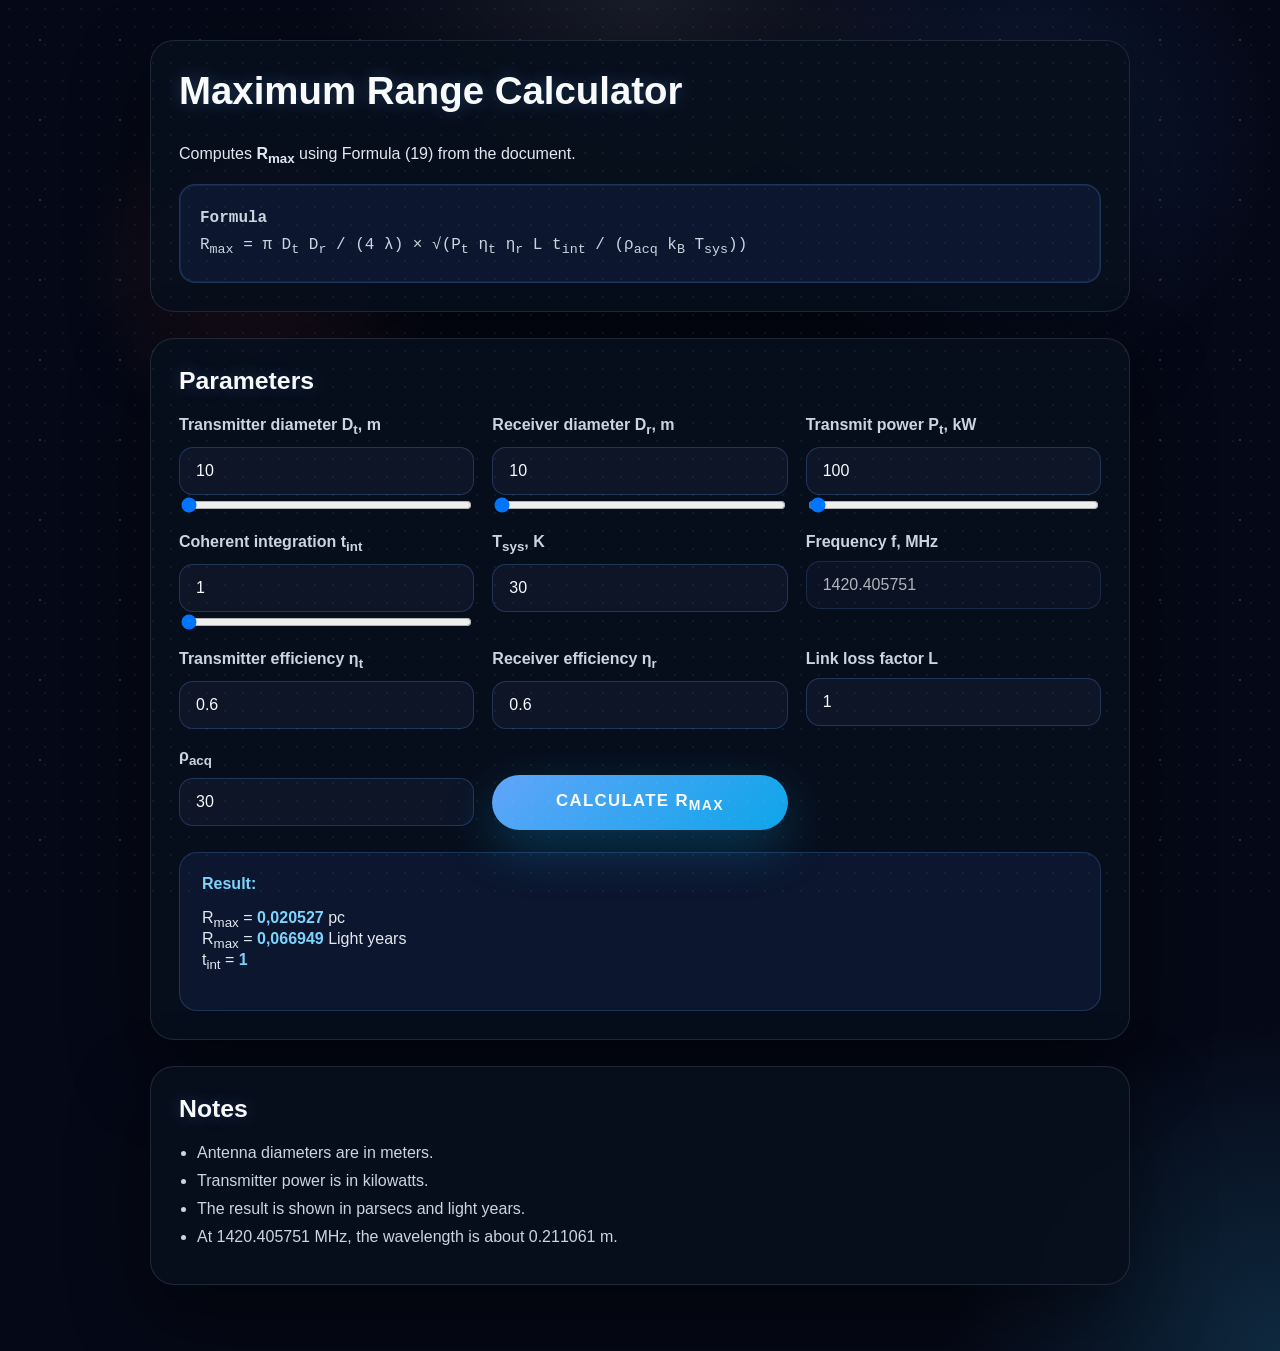
==== docs/index.html @ c8a5519b "display tint as an integer, bypass formatNumber()" ====
<!DOCTYPE html>
<html lang="en">
<head>
  <meta charset="UTF-8">
  <meta name="viewport" content="width=device-width, initial-scale=1.0">
  <title>Range Calculator</title>
  <link rel="stylesheet" href="style.css">
</head>
<body>
  <main class="container">
    <section class="panel">
      <h1>Maximum Range Calculator</h1>
      <p>Computes <strong>R<sub>max</sub></strong> using Formula (19) from the document.</p>
      <div class="formula">
        <p><strong>Formula</strong></p>
        <p>R<sub>max</sub> = π D<sub>t</sub> D<sub>r</sub> / (4 λ) × √(P<sub>t</sub> η<sub>t</sub> η<sub>r</sub> L t<sub>int</sub> / (ρ<sub>acq</sub> k<sub>B</sub> T<sub>sys</sub>))</p>
      </div>
    </section>

    <section class="panel">
      <h2>Parameters</h2>
      <div class="grid">
        <label>
          <span class="nowrap">Transmitter diameter D<sub>t</sub>, m</span>
          <input id="dt" type="number" value="10" min="10" step="10">
          <input id="dt-range" type="range" value="10" min="10" max="1000" step="10" oninput="document.getElementById('dt').value = this.value">
        </label>
        <label>
          <span class="nowrap">Receiver diameter D<sub>r</sub>, m</span>
          <input id="dr" type="number" value="10" min="10" step="10">
          <input id="dr-range" type="range" value="10" min="10" max="1000" step="10" oninput="document.getElementById('dr').value = this.value">
        </label>
        <label>
          <span class="nowrap">Transmit power P<sub>t</sub>, kW</span>
          <input id="pt" type="number" value="100" min="1" step="1">
          <input id="pt-range" type="range" value="100" min="1" max="10000" step="1" oninput="document.getElementById('pt').value = this.value">
        </label>
        <label>
          <span class="nowrap">Coherent integration t<sub>int</sub></span>
          <input id="tint" type="text" value="1" min="1" step="1">
          <input id="tint-range" type="range" value="1" min="1" max="100000000" step="1" oninput="document.getElementById('tint').value = this.value">
        </label>    
        <label>
          <span class="nowrap">T<sub>sys</sub>, K</span>
          <input id="Tsys" type="number" value="30" min="0" step="0.1">
        </label>
        <label>
          <span class="nowrap">Frequency f, MHz</span>
          <input id="freq" type="number" value="1420.405751" min="1000" step="1" readonly>
        </label>
        <label>
          <span class="nowrap">Transmitter efficiency η<sub>t</sub></span>
          <input id="etaT" type="number" value="0.6" min="0" max="1" step="0.01">
        </label>
        <label>
          <span class="nowrap">Receiver efficiency η<sub>r</sub></span>
          <input id="etaR" type="number" value="0.6" min="0" max="1" step="0.01">
        </label>
        <label>
          <span class="nowrap">Link loss factor L</span>
          <input id="L" type="number" value="1" min="0" step="0.01">
        </label>
        <label>
          <span class="nowrap">ρ<sub>acq</sub></span>
          <input id="rho" type="number" value="30" min="0" step="0.1">
        </label>
      <button id="calculateButton">Calculate R<sub>max</sub></button> 
      </div>

      

      <div class="result" id="resultBox">
        <strong>Result:</strong>
        <p id="resultText">Enter values and press Calculate.</p>
      </div>
    </section>

    <section class="panel notes">
      <h2>Notes</h2>
      <ul>
        <li>Antenna diameters are in meters.</li>
        <li>Transmitter power is in kilowatts.</li>
        <li>The result is shown in parsecs and light years.</li>
        <li>At 1420.405751 MHz, the wavelength is about 0.211061 m.</li>
      </ul>
    </section>
  </main>

  <script src="calculator.js"></script>
</body>
</html>
---- docs/style.css ----
body {
  margin: 0;
  min-height: 100vh;
  background: radial-gradient(circle at top, rgba(255,255,255,0.08), transparent 22%),
              radial-gradient(circle at bottom right, rgba(56,189,248,0.18), transparent 18%),
              radial-gradient(circle at 20% 20%, rgba(248,113,113,0.12), transparent 12%),
              radial-gradient(circle at 80% 10%, rgba(59,130,246,0.16), transparent 16%),
              #050816;
  color: #e2e8f0;
  font-family: "Segoe UI", Tahoma, Geneva, Verdana, sans-serif;
  overflow-x: hidden;
}

body::before {
  content: "";
  position: fixed;
  inset: 0;
  background-image: radial-gradient(rgba(255,255,255,0.9) 1px, transparent 1px);
  background-size: 80px 80px;
  opacity: 0.18;
  pointer-events: none;
  mix-blend-mode: screen;
}

body::after {
  content: "";
  position: fixed;
  inset: 0;
  background-image: radial-gradient(rgba(255,255,255,0.25) 1px, transparent 1px);
  background-size: 18px 18px;
  opacity: 0.2;
  pointer-events: none;
}

.container {
  max-width: 980px;
  padding: 40px 32px;
  margin: 0 auto;
}

.panel {
  background: rgba(8, 15, 28, 0.94);
  border: 1px solid rgba(148,163,184,0.18);
  border-radius: 24px;
  padding: 28px;
  margin-bottom: 26px;
  box-shadow: 0 30px 80px rgba(0, 0, 0, 0.45);
  backdrop-filter: blur(14px);
}

h1,
h2 {
  margin-top: 0;
  color: #f8fafc;
  text-shadow: 0 0 18px rgba(96,165,250,0.28);
}

h1 {
  font-size: clamp(2.1rem, 3vw, 3.4rem);
}

h2 {
  font-size: 1.55rem;
}

.formula {
  background: rgba(14, 23, 48, 0.92);
  border: 1px solid rgba(96, 165, 250, 0.22);
  border-radius: 16px;
  padding: 20px;
  margin-top: 18px;
  color: #cbd5e1;
  font-family: "Courier New", Courier, monospace;
  box-shadow: inset 0 0 0 1px rgba(96,165,250,0.12);
}

.formula p {
  margin: 0;
  line-height: 1.7;
}

.grid {
  display: grid;
  grid-template-columns: repeat(auto-fit, minmax(220px, 1fr));
  gap: 18px;
}

label {
  display: flex;
  flex-direction: column;
  font-weight: 600;
  color: #cbd5e1;
}

input[type="number"] {
  margin-top: 10px;
  padding: 14px 16px;
  border-radius: 14px;
  border: 1px solid rgba(96, 165, 250, 0.24);
  background: rgba(15, 23, 42, 0.86);
  color: #f8fafc;
  font-size: 1rem;
  outline: none;
  transition: border-color 0.2s ease, box-shadow 0.2s ease;
}

input[type="number"]:focus {
  border-color: #60a5fa;
  box-shadow: 0 0 0 4px rgba(96,165,250,0.12);
}

/* Chrome, Edge, Safari, Opera */
input[type="number"]::-webkit-inner-spin-button,
input[type="number"]::-webkit-outer-spin-button {
  appearance: none;
  -webkit-appearance: none;
  margin: 0;
}

/* Firefox */
input[type="number"] {
  appearance: textfield;
  -moz-appearance: textfield;
}

input[type="text"] {
  margin-top: 10px;
  padding: 14px 16px;
  border-radius: 14px;
  border: 1px solid rgba(96, 165, 250, 0.24);
  background: rgba(15, 23, 42, 0.86);
  color: #f8fafc;
  font-size: 1rem;
  outline: none;
  transition: border-color 0.2s ease, box-shadow 0.2s ease;
}

input[type="text"]:focus {
  border-color: #60a5fa;
  box-shadow: 0 0 0 4px rgba(96,165,250,0.12);
}

input[readonly] {
  opacity: 0.7;
  cursor: not-allowed;
}

button {
  margin-top: 28px;
  padding: 16px 24px;
  border: none;
  border-radius: 999px;
  background: linear-gradient(135deg, #60a5fa, #0ea5e9);
  color: #f8fafc;
  font-size: 1.05rem;
  font-weight: 700;
  cursor: pointer;
  text-transform: uppercase;
  letter-spacing: 0.08em;
  box-shadow: 0 18px 50px rgba(14, 165, 233, 0.28);
}

button:hover {
  transform: translateY(-1px);
  background: linear-gradient(135deg, #38bdf8, #38bdf8);
}

.result {
  margin-top: 22px;
  padding: 22px;
  border-radius: 18px;
  background: rgba(14, 23, 48, 0.92);
  border: 1px solid rgba(96, 165, 250, 0.22);
  color: #e2e8f0;
}

.result strong {
  color: #7dd3fc;
}

.notes ul {
  padding-left: 18px;
  margin: 0;
}

.nowrap {
  white-space: nowrap;
}

.notes li {
  margin-bottom: 10px;
  color: #cbd5e1;
}

@media (max-width: 640px) {
  .container {
    padding: 24px 18px;
  }

  button {
    width: 100%;
  }
}
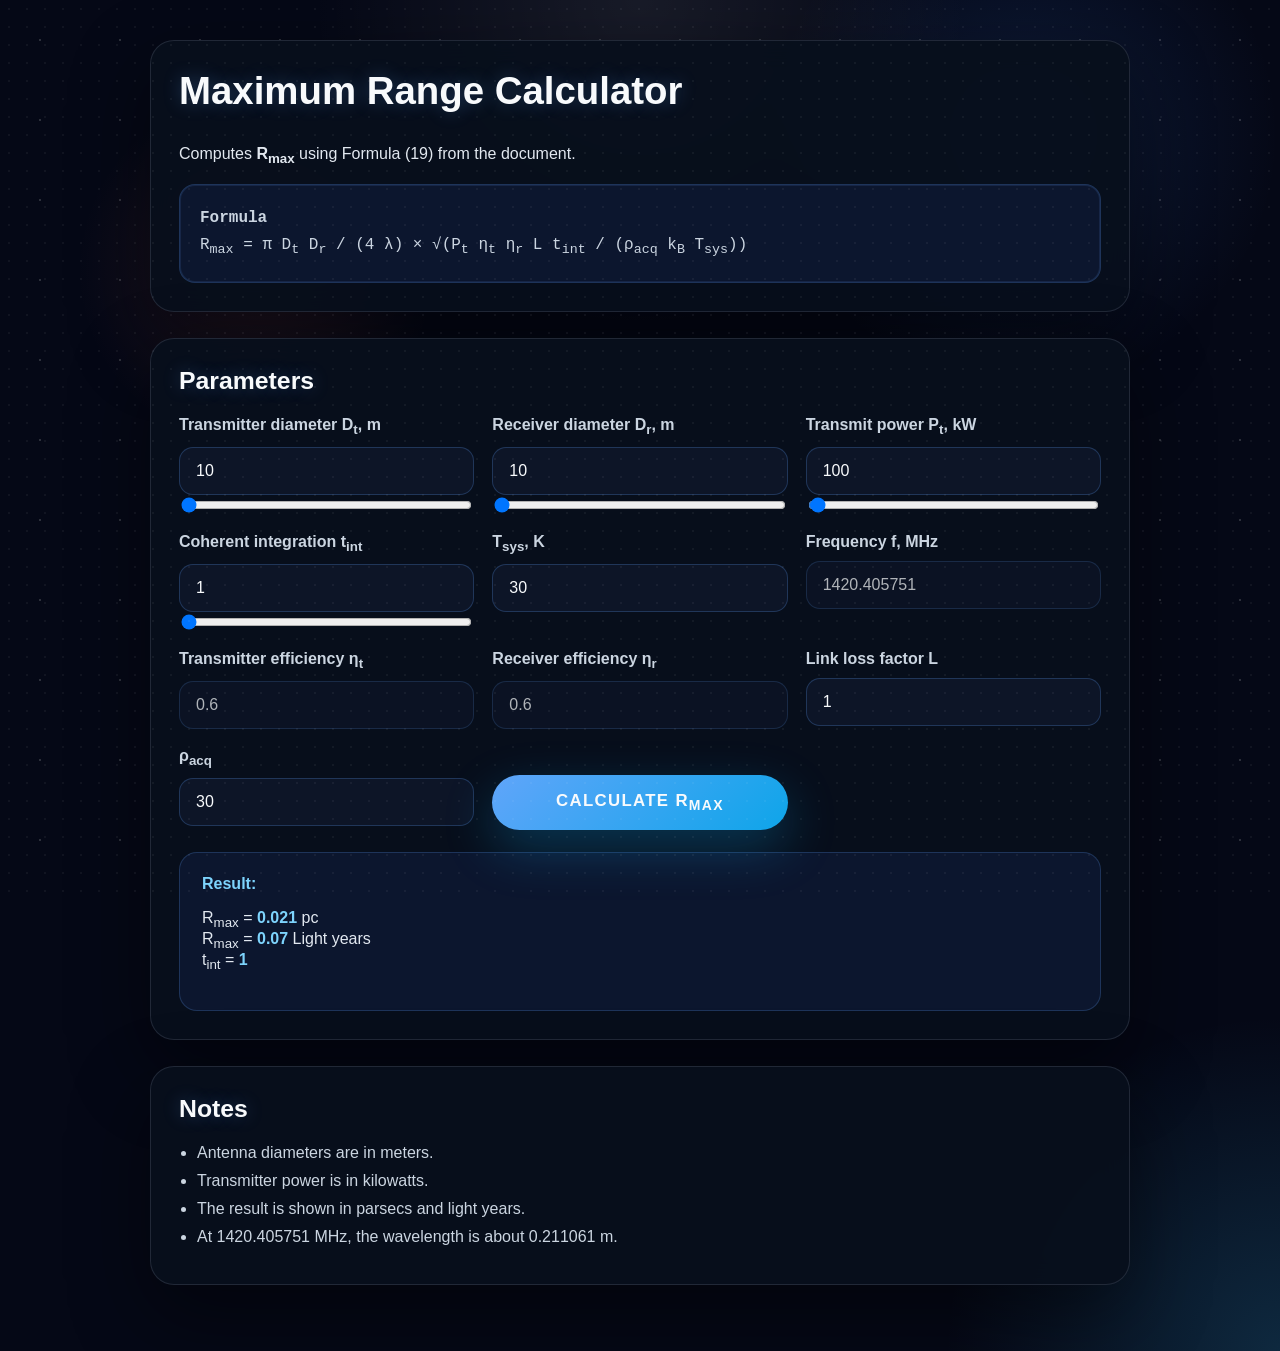
==== commit 7013272d: "Sliders synchronyzation" ====
--- a/docs/index.html
+++ b/docs/index.html
@@ -50,15 +50,15 @@
         </label>
         <label>
           <span class="nowrap">Transmitter efficiency η<sub>t</sub></span>
-          <input id="etaT" type="number" value="0.6" min="0" max="1" step="0.01">
+          <input id="etaT" type="number" value="0.6" min="0" max="1" step="0.01" readonly>
         </label>
         <label>
           <span class="nowrap">Receiver efficiency η<sub>r</sub></span>
-          <input id="etaR" type="number" value="0.6" min="0" max="1" step="0.01">
+          <input id="etaR" type="number" value="0.6" min="0" max="1" step="0.01" readonly>
         </label>
         <label>
           <span class="nowrap">Link loss factor L</span>
-          <input id="L" type="number" value="1" min="0" step="0.01">
+          <input id="L" type="number" value="1" min="0" max="1" step="0.01">
         </label>
         <label>
           <span class="nowrap">ρ<sub>acq</sub></span>
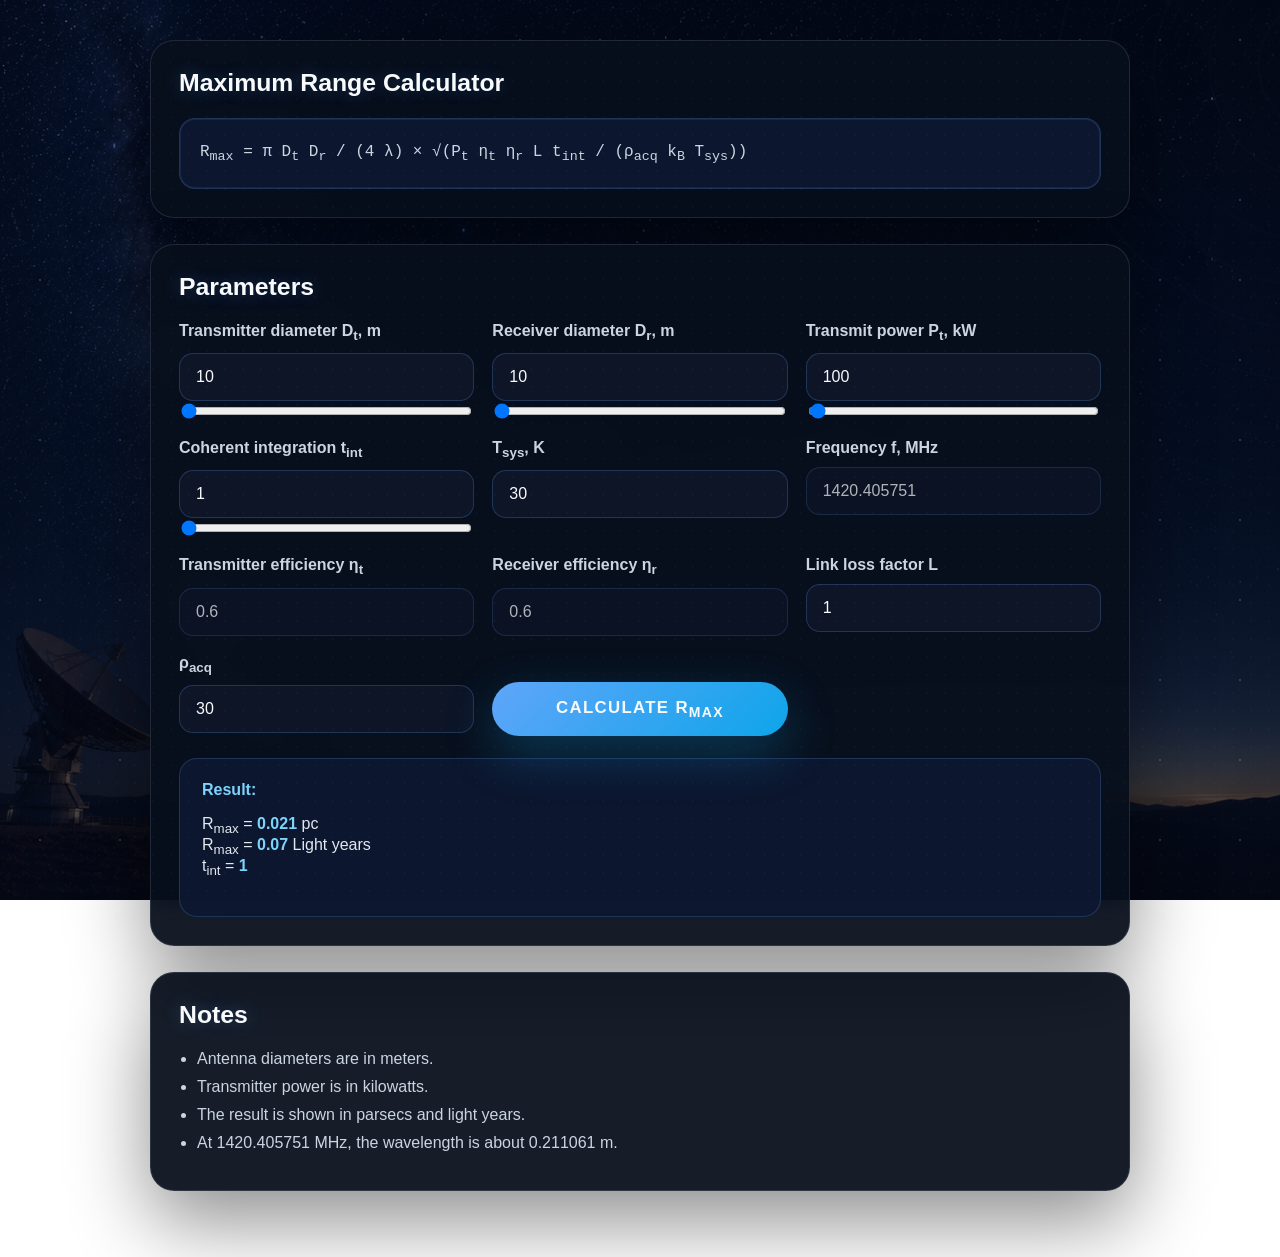
==== commit eb560aee: "Backgroung image" ====
--- a/docs/index.html
+++ b/docs/index.html
@@ -9,13 +9,12 @@
 <body>
   <main class="container">
     <section class="panel">
-      <h1>Maximum Range Calculator</h1>
-      <p>Computes <strong>R<sub>max</sub></strong> using Formula (19) from the document.</p>
+      <h2>Maximum Range Calculator</h2>
       <div class="formula">
-        <p><strong>Formula</strong></p>
+        <!-- <p><strong>Formula</strong></p> -->
         <p>R<sub>max</sub> = π D<sub>t</sub> D<sub>r</sub> / (4 λ) × √(P<sub>t</sub> η<sub>t</sub> η<sub>r</sub> L t<sub>int</sub> / (ρ<sub>acq</sub> k<sub>B</sub> T<sub>sys</sub>))</p>
       </div>
-    </section>
+  </section>
 
     <section class="panel">
       <h2>Parameters</h2>
@@ -67,8 +66,6 @@
       <button id="calculateButton">Calculate R<sub>max</sub></button> 
       </div>
 
-      
-
       <div class="result" id="resultBox">
         <strong>Result:</strong>
         <p id="resultText">Enter values and press Calculate.</p>
--- a/docs/style.css
+++ b/docs/style.css
@@ -1,15 +1,22 @@
 body {
   margin: 0;
   min-height: 100vh;
-  background: radial-gradient(circle at top, rgba(255,255,255,0.08), transparent 22%),
-              radial-gradient(circle at bottom right, rgba(56,189,248,0.18), transparent 18%),
-              radial-gradient(circle at 20% 20%, rgba(248,113,113,0.12), transparent 12%),
-              radial-gradient(circle at 80% 10%, rgba(59,130,246,0.16), transparent 16%),
-              #050816;
-  color: #e2e8f0;
+    background:
+        linear-gradient(
+            rgba(5, 10, 25, 0.55),
+            rgba(5, 10, 25, 0.75)
+        ),
+        url("bg.png");
+
+    background-size: cover;
+    background-position: center center;
+    background-repeat: no-repeat;
+    background-attachment: fixed;
   font-family: "Segoe UI", Tahoma, Geneva, Verdana, sans-serif;
   overflow-x: hidden;
 }
+
+
 
 body::before {
   content: "";
@@ -28,7 +35,7 @@
   inset: 0;
   background-image: radial-gradient(rgba(255,255,255,0.25) 1px, transparent 1px);
   background-size: 18px 18px;
-  opacity: 0.2;
+  opacity: 0.1;
   pointer-events: none;
 }
 
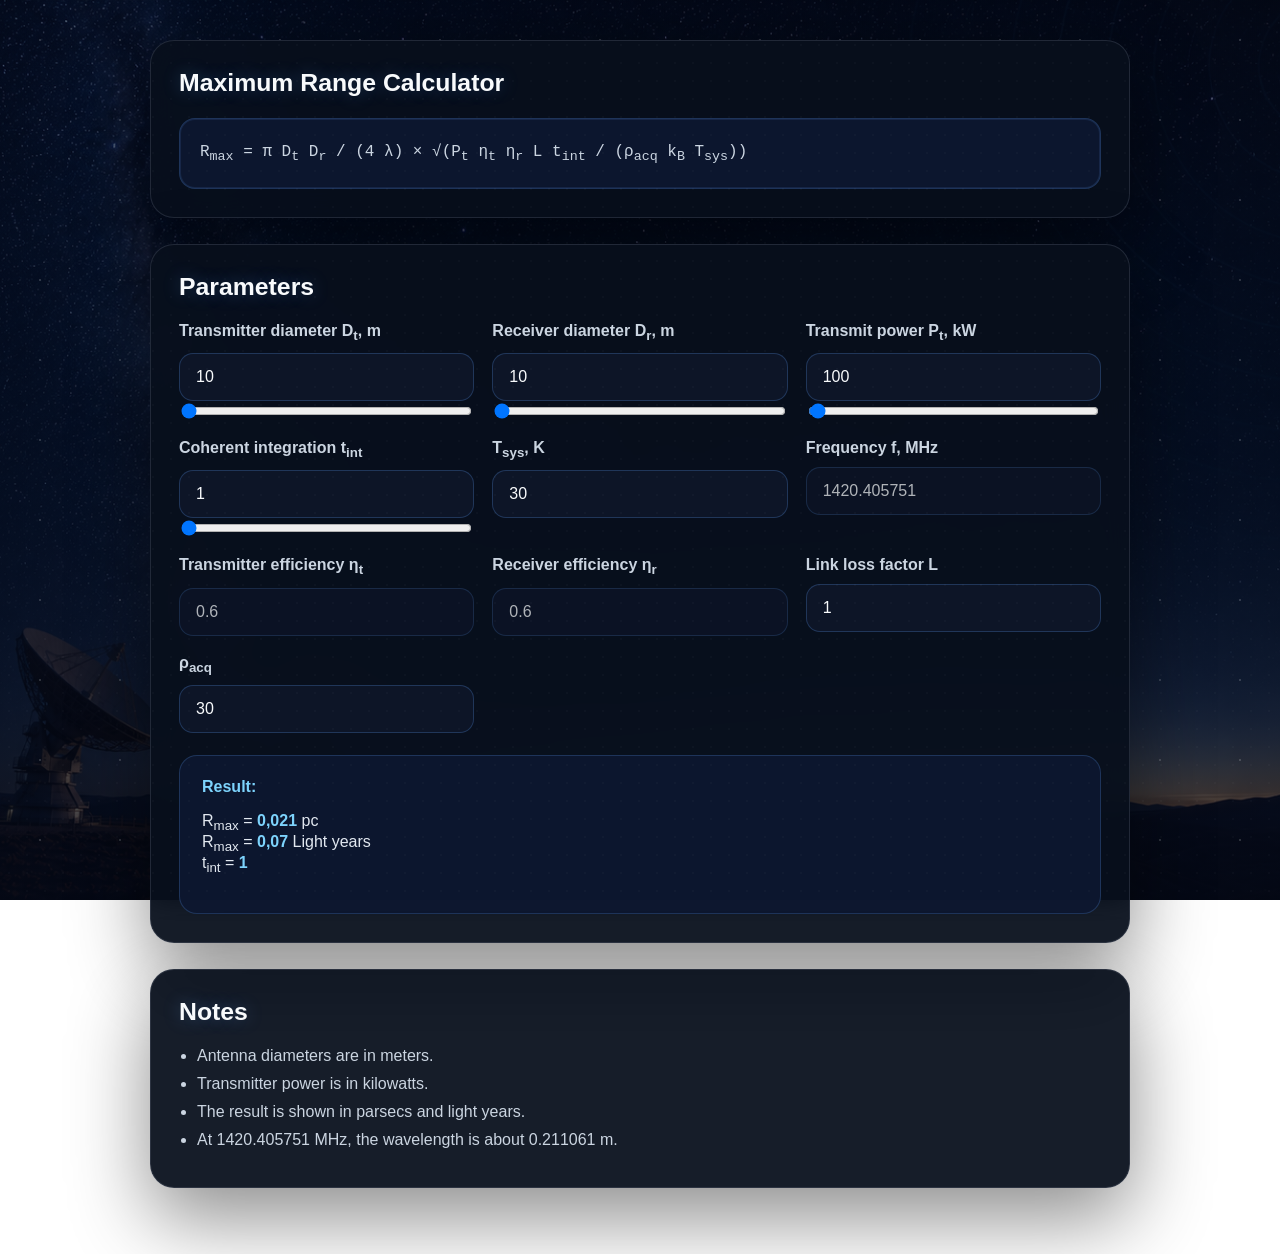
==== commit f5fc4cef: "Space as thousands separator" ====
--- a/docs/index.html
+++ b/docs/index.html
@@ -63,7 +63,7 @@
           <span class="nowrap">ρ<sub>acq</sub></span>
           <input id="rho" type="number" value="30" min="0" step="0.1">
         </label>
-      <button id="calculateButton">Calculate R<sub>max</sub></button> 
+      <button id="calculateButton" hidden>Calculate R<sub>max</sub></button> 
       </div>
 
       <div class="result" id="resultBox">
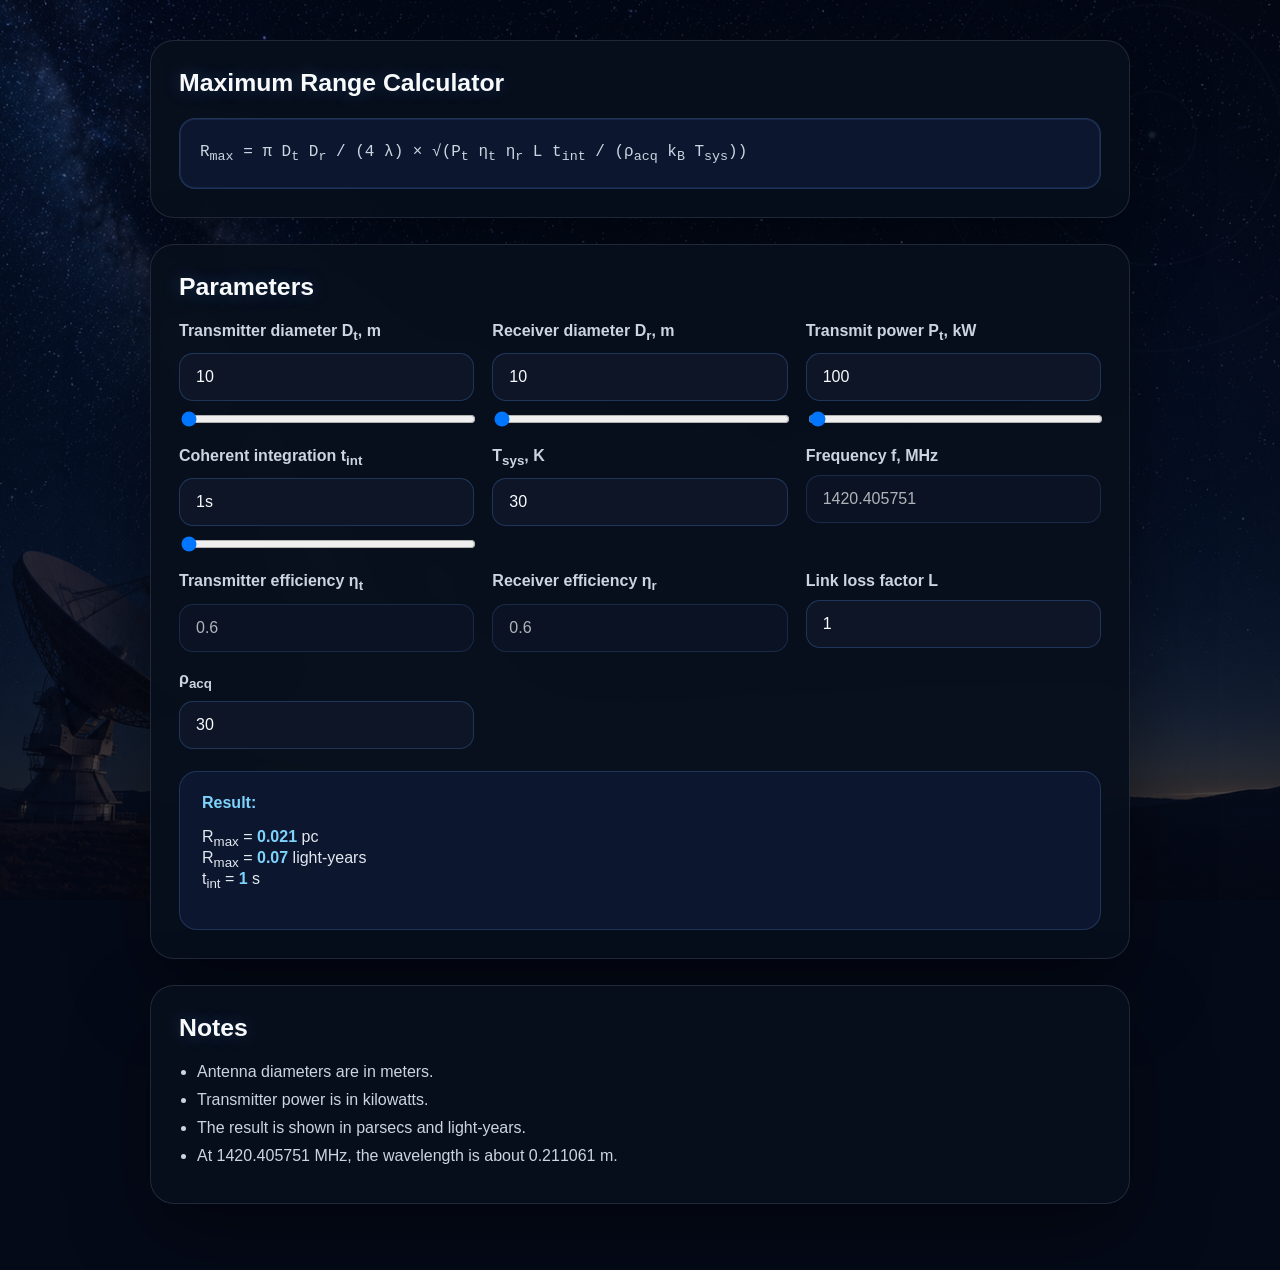
==== commit 3f3e4034: "Dynamic rings" ====
--- a/docs/index.html
+++ b/docs/index.html
@@ -7,68 +7,86 @@
   <link rel="stylesheet" href="style.css">
 </head>
 <body>
+  <!-- Decorative signal layer. It does not affect document layout. -->
+  <div id="signal-waves" aria-hidden="true"></div>
+
   <main class="container">
     <section class="panel">
       <h2>Maximum Range Calculator</h2>
+
       <div class="formula">
-        <!-- <p><strong>Formula</strong></p> -->
-        <p>R<sub>max</sub> = π D<sub>t</sub> D<sub>r</sub> / (4 λ) × √(P<sub>t</sub> η<sub>t</sub> η<sub>r</sub> L t<sub>int</sub> / (ρ<sub>acq</sub> k<sub>B</sub> T<sub>sys</sub>))</p>
+        <p>
+          R<sub>max</sub> =
+          π D<sub>t</sub> D<sub>r</sub> / (4 λ)
+          × √(P<sub>t</sub> η<sub>t</sub> η<sub>r</sub>
+          L t<sub>int</sub> /
+          (ρ<sub>acq</sub> k<sub>B</sub> T<sub>sys</sub>))
+        </p>
       </div>
-  </section>
+    </section>
 
     <section class="panel">
       <h2>Parameters</h2>
+
       <div class="grid">
         <label>
           <span class="nowrap">Transmitter diameter D<sub>t</sub>, m</span>
-          <input id="dt" type="number" value="10" min="10" step="10">
-          <input id="dt-range" type="range" value="10" min="10" max="1000" step="10" oninput="document.getElementById('dt').value = this.value">
+          <input id="dt" type="number" value="10" min="10" max="1000" step="10">
+          <input id="dt-range" type="range" value="10" min="10" max="1000" step="10">
         </label>
+
         <label>
           <span class="nowrap">Receiver diameter D<sub>r</sub>, m</span>
-          <input id="dr" type="number" value="10" min="10" step="10">
-          <input id="dr-range" type="range" value="10" min="10" max="1000" step="10" oninput="document.getElementById('dr').value = this.value">
+          <input id="dr" type="number" value="10" min="10" max="1000" step="10">
+          <input id="dr-range" type="range" value="10" min="10" max="1000" step="10">
         </label>
+
         <label>
           <span class="nowrap">Transmit power P<sub>t</sub>, kW</span>
-          <input id="pt" type="number" value="100" min="1" step="1">
-          <input id="pt-range" type="range" value="100" min="1" max="10000" step="1" oninput="document.getElementById('pt').value = this.value">
+          <input id="pt" type="number" value="100" min="1" max="10000" step="1">
+          <input id="pt-range" type="range" value="100" min="1" max="10000" step="1">
         </label>
+
         <label>
           <span class="nowrap">Coherent integration t<sub>int</sub></span>
-          <input id="tint" type="text" value="1" min="1" step="1">
-          <input id="tint-range" type="range" value="1" min="1" max="100000000" step="1" oninput="document.getElementById('tint').value = this.value">
-        </label>    
+          <input id="tint" type="text" value="1s">
+          <input id="tint-range" type="range" value="1" min="1" max="100000000" step="1">
+        </label>
+
         <label>
           <span class="nowrap">T<sub>sys</sub>, K</span>
-          <input id="Tsys" type="number" value="30" min="0" step="0.1">
+          <input id="Tsys" type="number" value="30" min="0.1" step="0.1">
         </label>
+
         <label>
           <span class="nowrap">Frequency f, MHz</span>
           <input id="freq" type="number" value="1420.405751" min="1000" step="1" readonly>
         </label>
+
         <label>
           <span class="nowrap">Transmitter efficiency η<sub>t</sub></span>
-          <input id="etaT" type="number" value="0.6" min="0" max="1" step="0.01" readonly>
+          <input id="etaT" type="number" value="0.6" min="0.01" max="1" step="0.01" readonly>
         </label>
+
         <label>
           <span class="nowrap">Receiver efficiency η<sub>r</sub></span>
-          <input id="etaR" type="number" value="0.6" min="0" max="1" step="0.01" readonly>
+          <input id="etaR" type="number" value="0.6" min="0.01" max="1" step="0.01" readonly>
         </label>
+
         <label>
           <span class="nowrap">Link loss factor L</span>
-          <input id="L" type="number" value="1" min="0" max="1" step="0.01">
+          <input id="L" type="number" value="1" min="0.01" max="1" step="0.01">
         </label>
+
         <label>
           <span class="nowrap">ρ<sub>acq</sub></span>
-          <input id="rho" type="number" value="30" min="0" step="0.1">
+          <input id="rho" type="number" value="30" min="0.1" step="0.1">
         </label>
-      <button id="calculateButton" hidden>Calculate R<sub>max</sub></button> 
       </div>
 
       <div class="result" id="resultBox">
         <strong>Result:</strong>
-        <p id="resultText">Enter values and press Calculate.</p>
+        <p id="resultText">Enter valid values.</p>
       </div>
     </section>
 
@@ -77,7 +95,7 @@
       <ul>
         <li>Antenna diameters are in meters.</li>
         <li>Transmitter power is in kilowatts.</li>
-        <li>The result is shown in parsecs and light years.</li>
+        <li>The result is shown in parsecs and light-years.</li>
         <li>At 1420.405751 MHz, the wavelength is about 0.211061 m.</li>
       </ul>
     </section>
--- a/docs/style.css
+++ b/docs/style.css
@@ -1,56 +1,134 @@
+html {
+  min-height: 100%;
+  background: #050a19;
+}
+
 body {
+  position: relative;
+  isolation: isolate;
+
   margin: 0;
   min-height: 100vh;
+  overflow-x: hidden;
+
+  font-family: "Segoe UI", Tahoma, Geneva, Verdana, sans-serif;
+
+  background:
+    linear-gradient(
+      rgba(5, 10, 25, 0.55),
+      rgba(5, 10, 25, 0.75)
+    ),
+    url("bg.png");
+
+  background-size: cover;
+  background-position: center center;
+  background-repeat: no-repeat;
+  background-attachment: fixed;
+}
+
+/*
+ * Signal rings above the body background and below the calculator.
+ * This fixed element does not participate in normal document flow.
+ */
+#signal-waves {
+  position: fixed;
+  left: 90%;
+  top: 15%;
+  width: 560px;
+  /*
+  top: clamp(25px, 7vh, 90px);
+  right: clamp(-80px, 1vw, 40px);
+  width: clamp(280px, 31vw, 520px);
+    */
+  aspect-ratio: 1;
+
+  z-index: 0;
+  pointer-events: none;
+
+  border-radius: 50%;
+
+  background:
+    repeating-radial-gradient(
+      circle at center,
+      transparent 0 10.7%,
+      rgba(190, 225, 255, 0.2) 10.9% 11.15%,
+      transparent 11.4% 21.8%
+    );
+
+  opacity: 0.04;
+  filter: blur(0.3px);
+  transform: translate(-50%, -50%) rotate(-8deg);
+
+  transition:
+    opacity 0.15s linear,
+    filter 0.15s linear;
+}
+
+#signal-waves::before {
+  content: "";
+
+  position: absolute;
+  left: 50%;
+  top: 50%;
+
+  width: 6px;
+  height: 6px;
+
+  transform: translate(-50%, -50%);
+  border-radius: 50%;
+
+  background: rgb(220, 240, 255);
+
+  box-shadow:
+      0 0 3px rgba(220,240,255,.9),
+      0 0 8px rgba(120,200,255,.7),
+      0 0 18px rgba(120,200,255,.4);
+
+  transition:
+      transform .15s linear,
+      opacity .15s linear,
+      box-shadow .15s linear;
+
+  transform:
+        translate(-50%, -50%)
+        scale(var(--dot-scale, 1));
+}
+
+#signal-waves::after {
+    content: "";
+
+    position: absolute;
+    left: 50%;
+    top: 50%;
+
+    width: 14px;
+    height: 14px;
+
+    transform: translate(-50%, -50%);
+
     background:
-        linear-gradient(
-            rgba(5, 10, 25, 0.55),
-            rgba(5, 10, 25, 0.75)
-        ),
-        url("bg.png");
-
-    background-size: cover;
-    background-position: center center;
-    background-repeat: no-repeat;
-    background-attachment: fixed;
-  font-family: "Segoe UI", Tahoma, Geneva, Verdana, sans-serif;
-  overflow-x: hidden;
-}
-
-
-
-body::before {
-  content: "";
-  position: fixed;
-  inset: 0;
-  background-image: radial-gradient(rgba(255,255,255,0.9) 1px, transparent 1px);
-  background-size: 80px 80px;
-  opacity: 0.18;
-  pointer-events: none;
-  mix-blend-mode: screen;
-}
-
-body::after {
-  content: "";
-  position: fixed;
-  inset: 0;
-  background-image: radial-gradient(rgba(255,255,255,0.25) 1px, transparent 1px);
-  background-size: 18px 18px;
-  opacity: 0.1;
-  pointer-events: none;
-}
-
+        linear-gradient(transparent 48%, rgba(220,240,255,.8) 50%, transparent 52%),
+        linear-gradient(90deg, transparent 48%, rgba(220,240,255,.8) 50%, transparent 52%);
+}
+
+/* Calculator content remains above the rings. */
 .container {
+  position: relative;
+  z-index: 1;
+
   max-width: 980px;
   padding: 40px 32px;
   margin: 0 auto;
 }
 
 .panel {
-  background: rgba(8, 15, 28, 0.94);
-  border: 1px solid rgba(148,163,184,0.18);
-  border-radius: 24px;
   padding: 28px;
   margin-bottom: 26px;
+
+  background: rgba(8, 15, 28, 0.94);
+  border: 1px solid rgba(148, 163, 184, 0.18);
+  border-radius: 24px;
+
   box-shadow: 0 30px 80px rgba(0, 0, 0, 0.45);
   backdrop-filter: blur(14px);
 }
@@ -59,7 +137,7 @@
 h2 {
   margin-top: 0;
   color: #f8fafc;
-  text-shadow: 0 0 18px rgba(96,165,250,0.28);
+  text-shadow: 0 0 18px rgba(96, 165, 250, 0.28);
 }
 
 h1 {
@@ -71,14 +149,17 @@
 }
 
 .formula {
+  padding: 20px;
+  margin-top: 18px;
+
+  color: #cbd5e1;
+  font-family: "Courier New", Courier, monospace;
+
   background: rgba(14, 23, 48, 0.92);
   border: 1px solid rgba(96, 165, 250, 0.22);
   border-radius: 16px;
-  padding: 20px;
-  margin-top: 18px;
-  color: #cbd5e1;
-  font-family: "Courier New", Courier, monospace;
-  box-shadow: inset 0 0 0 1px rgba(96,165,250,0.12);
+
+  box-shadow: inset 0 0 0 1px rgba(96, 165, 250, 0.12);
 }
 
 .formula p {
@@ -95,28 +176,43 @@
 label {
   display: flex;
   flex-direction: column;
+
+  color: #cbd5e1;
   font-weight: 600;
-  color: #cbd5e1;
-}
-
-input[type="number"] {
+}
+
+input[type="number"],
+input[type="text"] {
+  box-sizing: border-box;
+  width: 100%;
+
   margin-top: 10px;
   padding: 14px 16px;
-  border-radius: 14px;
-  border: 1px solid rgba(96, 165, 250, 0.24);
-  background: rgba(15, 23, 42, 0.86);
+
   color: #f8fafc;
   font-size: 1rem;
+
+  background: rgba(15, 23, 42, 0.86);
+  border: 1px solid rgba(96, 165, 250, 0.24);
+  border-radius: 14px;
   outline: none;
-  transition: border-color 0.2s ease, box-shadow 0.2s ease;
-}
-
-input[type="number"]:focus {
+
+  transition:
+    border-color 0.2s ease,
+    box-shadow 0.2s ease;
+}
+
+input[type="number"]:focus,
+input[type="text"]:focus {
   border-color: #60a5fa;
-  box-shadow: 0 0 0 4px rgba(96,165,250,0.12);
-}
-
-/* Chrome, Edge, Safari, Opera */
+  box-shadow: 0 0 0 4px rgba(96, 165, 250, 0.12);
+}
+
+input[type="range"] {
+  width: 100%;
+  margin-top: 10px;
+}
+
 input[type="number"]::-webkit-inner-spin-button,
 input[type="number"]::-webkit-outer-spin-button {
   appearance: none;
@@ -124,61 +220,25 @@
   margin: 0;
 }
 
-/* Firefox */
 input[type="number"] {
   appearance: textfield;
   -moz-appearance: textfield;
 }
 
-input[type="text"] {
-  margin-top: 10px;
-  padding: 14px 16px;
-  border-radius: 14px;
-  border: 1px solid rgba(96, 165, 250, 0.24);
-  background: rgba(15, 23, 42, 0.86);
-  color: #f8fafc;
-  font-size: 1rem;
-  outline: none;
-  transition: border-color 0.2s ease, box-shadow 0.2s ease;
-}
-
-input[type="text"]:focus {
-  border-color: #60a5fa;
-  box-shadow: 0 0 0 4px rgba(96,165,250,0.12);
-}
-
 input[readonly] {
   opacity: 0.7;
   cursor: not-allowed;
 }
 
-button {
-  margin-top: 28px;
-  padding: 16px 24px;
-  border: none;
-  border-radius: 999px;
-  background: linear-gradient(135deg, #60a5fa, #0ea5e9);
-  color: #f8fafc;
-  font-size: 1.05rem;
-  font-weight: 700;
-  cursor: pointer;
-  text-transform: uppercase;
-  letter-spacing: 0.08em;
-  box-shadow: 0 18px 50px rgba(14, 165, 233, 0.28);
-}
-
-button:hover {
-  transform: translateY(-1px);
-  background: linear-gradient(135deg, #38bdf8, #38bdf8);
-}
-
 .result {
   margin-top: 22px;
   padding: 22px;
-  border-radius: 18px;
+
+  color: #e2e8f0;
+
   background: rgba(14, 23, 48, 0.92);
   border: 1px solid rgba(96, 165, 250, 0.22);
-  color: #e2e8f0;
+  border-radius: 18px;
 }
 
 .result strong {
@@ -188,10 +248,6 @@
 .notes ul {
   padding-left: 18px;
   margin: 0;
-}
-
-.nowrap {
-  white-space: nowrap;
 }
 
 .notes li {
@@ -199,12 +255,22 @@
   color: #cbd5e1;
 }
 
+.nowrap {
+  white-space: nowrap;
+}
+
 @media (max-width: 640px) {
+  body {
+    background-attachment: scroll;
+  }
+
   .container {
     padding: 24px 18px;
   }
 
-  button {
-    width: 100%;
+  #signal-waves {
+    top: 20px;
+    right: -130px;
+    width: 360px;
   }
 }
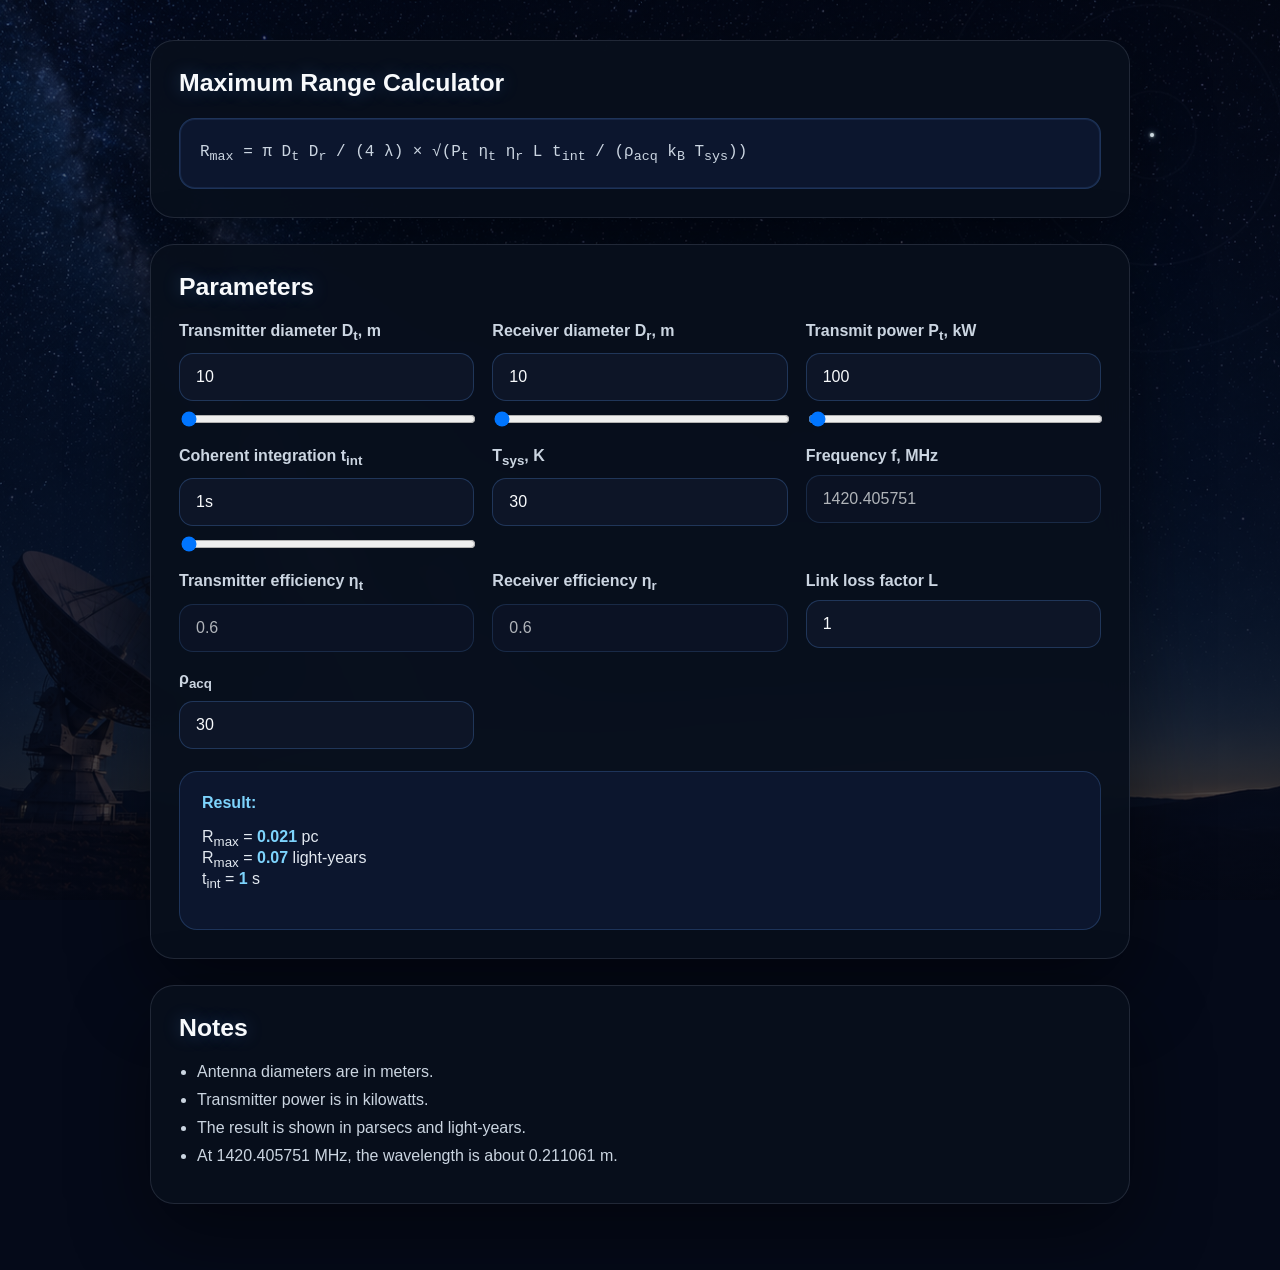
==== commit ded6efde: "Fix rings" ====
--- a/docs/index.html
+++ b/docs/index.html
@@ -8,7 +8,8 @@
 </head>
 <body>
   <!-- Decorative signal layer. It does not affect document layout. -->
-  <div id="signal-waves" aria-hidden="true"></div>
+<div id="signal-waves" aria-hidden="true"></div>
+<div id="signal-source" aria-hidden="true"></div>
 
   <main class="container">
     <section class="panel">
--- a/docs/style.css
+++ b/docs/style.css
@@ -30,21 +30,41 @@
  * Signal rings above the body background and below the calculator.
  * This fixed element does not participate in normal document flow.
  */
+#signal-source {
+  position: fixed;
+
+  /* The same coordinates */
+  left: 90%;
+  top: 15%;
+
+  width: 4px;
+  height: 4px;
+
+  z-index: 0;
+  pointer-events: none;
+
+  transform: translate(-50%, -50%);
+  border-radius: 50%;
+
+  background: rgb(235, 248, 255);
+
+  box-shadow:
+    0 0 3px rgba(235, 248, 255, 0.95),
+    0 0 9px rgba(140, 210, 255, 0.75),
+    0 0 20px rgba(120, 200, 255, 0.45);
+
+  animation: transmitter-flicker 2.8s ease-in-out infinite;
+}
+
 #signal-waves {
   position: fixed;
   left: 90%;
   top: 15%;
   width: 560px;
-  /*
-  top: clamp(25px, 7vh, 90px);
-  right: clamp(-80px, 1vw, 40px);
-  width: clamp(280px, 31vw, 520px);
-    */
   aspect-ratio: 1;
 
   z-index: 0;
   pointer-events: none;
-
   border-radius: 50%;
 
   background:
@@ -55,61 +75,22 @@
       transparent 11.4% 21.8%
     );
 
+  background-position: center center;
+  background-repeat: no-repeat;
+  background-size: 100% 100%;
+
   opacity: 0.04;
   filter: blur(0.3px);
+
   transform: translate(-50%, -50%) rotate(-8deg);
 
   transition:
     opacity 0.15s linear,
     filter 0.15s linear;
-}
-
-#signal-waves::before {
-  content: "";
-
-  position: absolute;
-  left: 50%;
-  top: 50%;
-
-  width: 6px;
-  height: 6px;
-
-  transform: translate(-50%, -50%);
-  border-radius: 50%;
-
-  background: rgb(220, 240, 255);
-
-  box-shadow:
-      0 0 3px rgba(220,240,255,.9),
-      0 0 8px rgba(120,200,255,.7),
-      0 0 18px rgba(120,200,255,.4);
-
-  transition:
-      transform .15s linear,
-      opacity .15s linear,
-      box-shadow .15s linear;
-
-  transform:
-        translate(-50%, -50%)
-        scale(var(--dot-scale, 1));
-}
-
-#signal-waves::after {
-    content: "";
-
-    position: absolute;
-    left: 50%;
-    top: 50%;
-
-    width: 14px;
-    height: 14px;
-
-    transform: translate(-50%, -50%);
-
-    background:
-        linear-gradient(transparent 48%, rgba(220,240,255,.8) 50%, transparent 52%),
-        linear-gradient(90deg, transparent 48%, rgba(220,240,255,.8) 50%, transparent 52%);
-}
+
+  animation: signal-expansion 18s ease-in-out infinite alternate;
+}
+
 
 /* Calculator content remains above the rings. */
 .container {
@@ -274,3 +255,36 @@
     width: 360px;
   }
 }
+
+@keyframes signal-expansion {
+    from {
+        background-size: 100% 100%;
+    }
+
+    to {
+        background-size: 120% 120%;
+    }
+}
+
+@keyframes transmitter-flicker {
+  0%,
+  100% {
+    opacity: 0.82;
+    transform: translate(-50%, -50%) scale(0.9);
+
+    box-shadow:
+      0 0 3px rgba(235, 248, 255, 0.85),
+      0 0 8px rgba(140, 210, 255, 0.65),
+      0 0 18px rgba(120, 200, 255, 0.35);
+  }
+
+  50% {
+    opacity: 1;
+    transform: translate(-50%, -50%) scale(1.15);
+
+    box-shadow:
+      0 0 5px rgba(255, 255, 255, 1),
+      0 0 12px rgba(160, 220, 255, 0.9),
+      0 0 28px rgba(120, 200, 255, 0.55);
+  }
+}
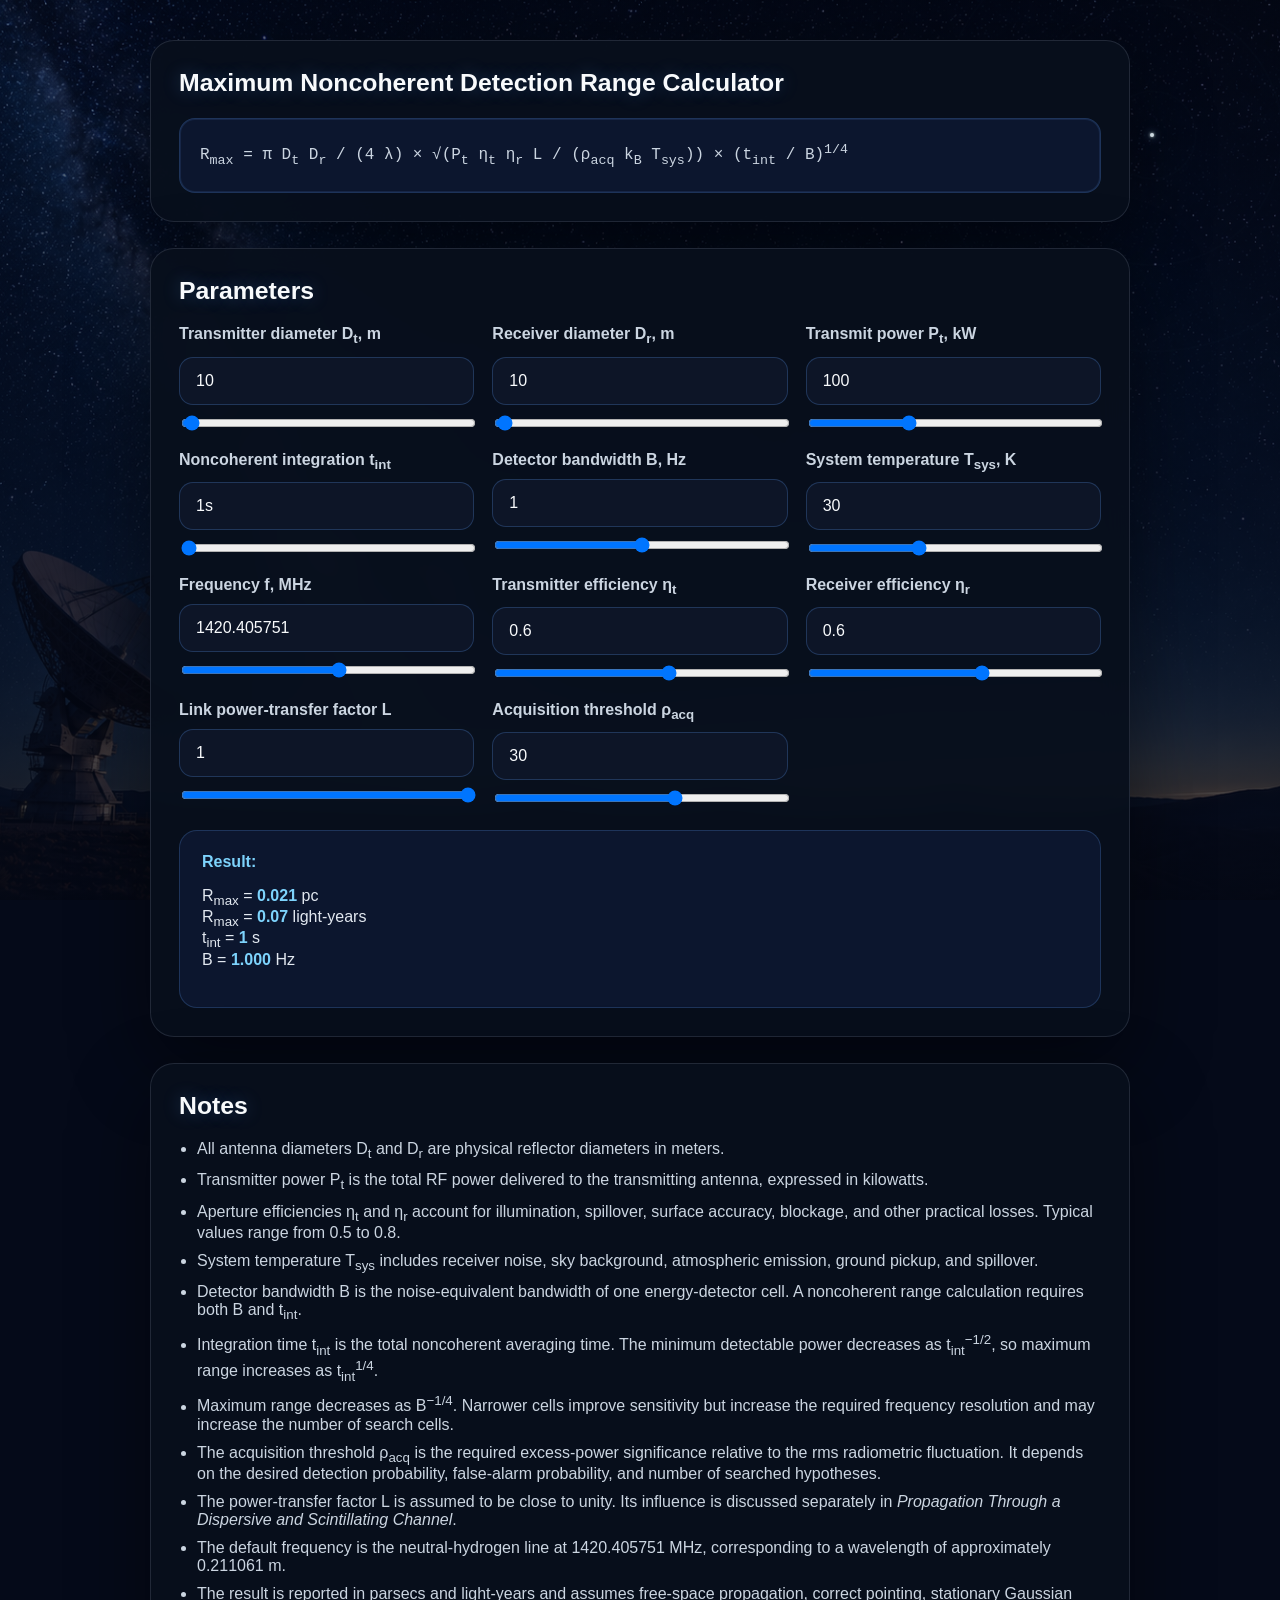
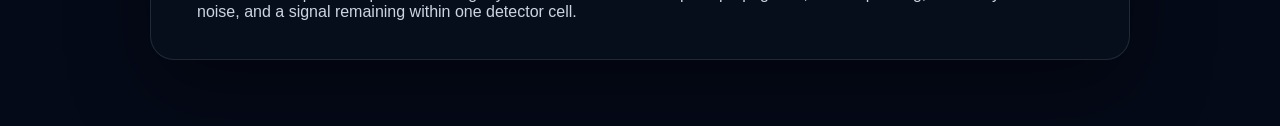
==== commit 74c7c0da: "Added section Coherent and Noncoherent Integration" ====
--- a/docs/index.html
+++ b/docs/index.html
@@ -3,25 +3,25 @@
 <head>
   <meta charset="UTF-8">
   <meta name="viewport" content="width=device-width, initial-scale=1.0">
-  <title>Range Calculator</title>
+  <title>Noncoherent Range Calculator</title>
   <link rel="stylesheet" href="style.css">
 </head>
 <body>
   <!-- Decorative signal layer. It does not affect document layout. -->
-<div id="signal-waves" aria-hidden="true"></div>
-<div id="signal-source" aria-hidden="true"></div>
+  <div id="signal-waves" aria-hidden="true"></div>
+  <div id="signal-source" aria-hidden="true"></div>
 
   <main class="container">
     <section class="panel">
-      <h2>Maximum Range Calculator</h2>
+      <h2>Maximum Noncoherent Detection Range Calculator</h2>
 
       <div class="formula">
         <p>
           R<sub>max</sub> =
           π D<sub>t</sub> D<sub>r</sub> / (4 λ)
-          × √(P<sub>t</sub> η<sub>t</sub> η<sub>r</sub>
-          L t<sub>int</sub> /
+          × √(P<sub>t</sub> η<sub>t</sub> η<sub>r</sub> L /
           (ρ<sub>acq</sub> k<sub>B</sub> T<sub>sys</sub>))
+          × (t<sub>int</sub> / B)<sup>1/4</sup>
         </p>
       </div>
     </section>
@@ -32,56 +32,68 @@
       <div class="grid">
         <label>
           <span class="nowrap">Transmitter diameter D<sub>t</sub>, m</span>
-          <input id="dt" type="number" value="10" min="10" max="1000" step="10">
-          <input id="dt-range" type="range" value="10" min="10" max="1000" step="10">
+          <input id="dt" type="number" value="10" min="1" max="1000" step="1">
+          <input id="dt-range" type="range" value="10" min="1" max="1000" step="1">
         </label>
 
         <label>
           <span class="nowrap">Receiver diameter D<sub>r</sub>, m</span>
-          <input id="dr" type="number" value="10" min="10" max="1000" step="10">
-          <input id="dr-range" type="range" value="10" min="10" max="1000" step="10">
+          <input id="dr" type="number" value="10" min="1" max="1000" step="1">
+          <input id="dr-range" type="range" value="10" min="1" max="1000" step="1">
         </label>
 
         <label>
           <span class="nowrap">Transmit power P<sub>t</sub>, kW</span>
-          <input id="pt" type="number" value="100" min="1" max="10000" step="1">
-          <input id="pt-range" type="range" value="100" min="1" max="10000" step="1">
+          <input id="pt" type="number" value="100" min="1" max="1000000" step="1">
+          <input id="pt-range" type="range" value="400" min="0" max="1000" step="1">
         </label>
 
         <label>
-          <span class="nowrap">Coherent integration t<sub>int</sub></span>
+          <span class="nowrap">Noncoherent integration t<sub>int</sub></span>
           <input id="tint" type="text" value="1s">
-          <input id="tint-range" type="range" value="1" min="1" max="100000000" step="1">
+          <input id="tint-range" type="range" value="0" min="0" max="1000" step="1">
         </label>
 
         <label>
-          <span class="nowrap">T<sub>sys</sub>, K</span>
-          <input id="Tsys" type="number" value="30" min="0.1" step="0.1">
+          <span class="nowrap">Detector bandwidth B, Hz</span>
+          <input id="bandwidth" type="number" value="1" min="0.000001" max="1000000" step="0.001">
+          <input id="bandwidth-range" type="range" value="500" min="0" max="1000" step="1">
+        </label>
+
+        <label>
+          <span class="nowrap">System temperature T<sub>sys</sub>, K</span>
+          <input id="Tsys" type="number" value="30" min="1" max="10000" step="0.1">
+          <input id="Tsys-range" type="range" value="369" min="0" max="1000" step="1">
         </label>
 
         <label>
           <span class="nowrap">Frequency f, MHz</span>
-          <input id="freq" type="number" value="1420.405751" min="1000" step="1" readonly>
+          <input id="freq" type="number" value="1420.405751" min="10" max="100000" step="0.001">
+          <input id="freq-range" type="range" value="538" min="0" max="1000" step="1">
         </label>
 
         <label>
           <span class="nowrap">Transmitter efficiency η<sub>t</sub></span>
-          <input id="etaT" type="number" value="0.6" min="0.01" max="1" step="0.01" readonly>
+          <input id="etaT" type="number" value="0.6" min="0.01" max="1" step="0.01">
+          <input id="etaT-range" type="range" value="0.6" min="0.01" max="1" step="0.01">
         </label>
 
         <label>
           <span class="nowrap">Receiver efficiency η<sub>r</sub></span>
-          <input id="etaR" type="number" value="0.6" min="0.01" max="1" step="0.01" readonly>
+          <input id="etaR" type="number" value="0.6" min="0.01" max="1" step="0.01">
+          <input id="etaR-range" type="range" value="0.6" min="0.01" max="1" step="0.01">
         </label>
 
         <label>
-          <span class="nowrap">Link loss factor L</span>
+          <span class="nowrap">Link power-transfer factor L</span>
           <input id="L" type="number" value="1" min="0.01" max="1" step="0.01">
+          <input id="L-range" type="range" value="1" min="0.01" max="1" step="0.01">
         </label>
 
         <label>
-          <span class="nowrap">ρ<sub>acq</sub></span>
-          <input id="rho" type="number" value="30" min="0.1" step="0.1">
+          <span class="nowrap">Acquisition threshold ρ<sub>acq</sub></span>
+          <input id="rho" type="number" value="30" min="0.1" max="1000" step="0.1">
+          <input id="rho-range" type="range" value="619" min="0" max="1000" step="1">
         </label>
       </div>
 
@@ -94,10 +106,17 @@
     <section class="panel notes">
       <h2>Notes</h2>
       <ul>
-        <li>Antenna diameters are in meters.</li>
-        <li>Transmitter power is in kilowatts.</li>
-        <li>The result is shown in parsecs and light-years.</li>
-        <li>At 1420.405751 MHz, the wavelength is about 0.211061 m.</li>
+        <li>All antenna diameters D<sub>t</sub> and D<sub>r</sub> are physical reflector diameters in meters.</li>
+        <li>Transmitter power P<sub>t</sub> is the total RF power delivered to the transmitting antenna, expressed in kilowatts.</li>
+        <li>Aperture efficiencies η<sub>t</sub> and η<sub>r</sub> account for illumination, spillover, surface accuracy, blockage, and other practical losses. Typical values range from 0.5 to 0.8.</li>
+        <li>System temperature T<sub>sys</sub> includes receiver noise, sky background, atmospheric emission, ground pickup, and spillover.</li>
+        <li>Detector bandwidth B is the noise-equivalent bandwidth of one energy-detector cell. A noncoherent range calculation requires both B and t<sub>int</sub>.</li>
+        <li>Integration time t<sub>int</sub> is the total noncoherent averaging time. The minimum detectable power decreases as t<sub>int</sub><sup>−1/2</sup>, so maximum range increases as t<sub>int</sub><sup>1/4</sup>.</li>
+        <li>Maximum range decreases as B<sup>−1/4</sup>. Narrower cells improve sensitivity but increase the required frequency resolution and may increase the number of search cells.</li>
+        <li>The acquisition threshold ρ<sub>acq</sub> is the required excess-power significance relative to the rms radiometric fluctuation. It depends on the desired detection probability, false-alarm probability, and number of searched hypotheses.</li>
+        <li>The power-transfer factor L is assumed to be close to unity. Its influence is discussed separately in <em>Propagation Through a Dispersive and Scintillating Channel</em>.</li>
+        <li>The default frequency is the neutral-hydrogen line at 1420.405751 MHz, corresponding to a wavelength of approximately 0.211061 m.</li>
+        <li>The result is reported in parsecs and light-years and assumes free-space propagation, correct pointing, stationary Gaussian noise, and a signal remaining within one detector cell.</li>
       </ul>
     </section>
   </main>
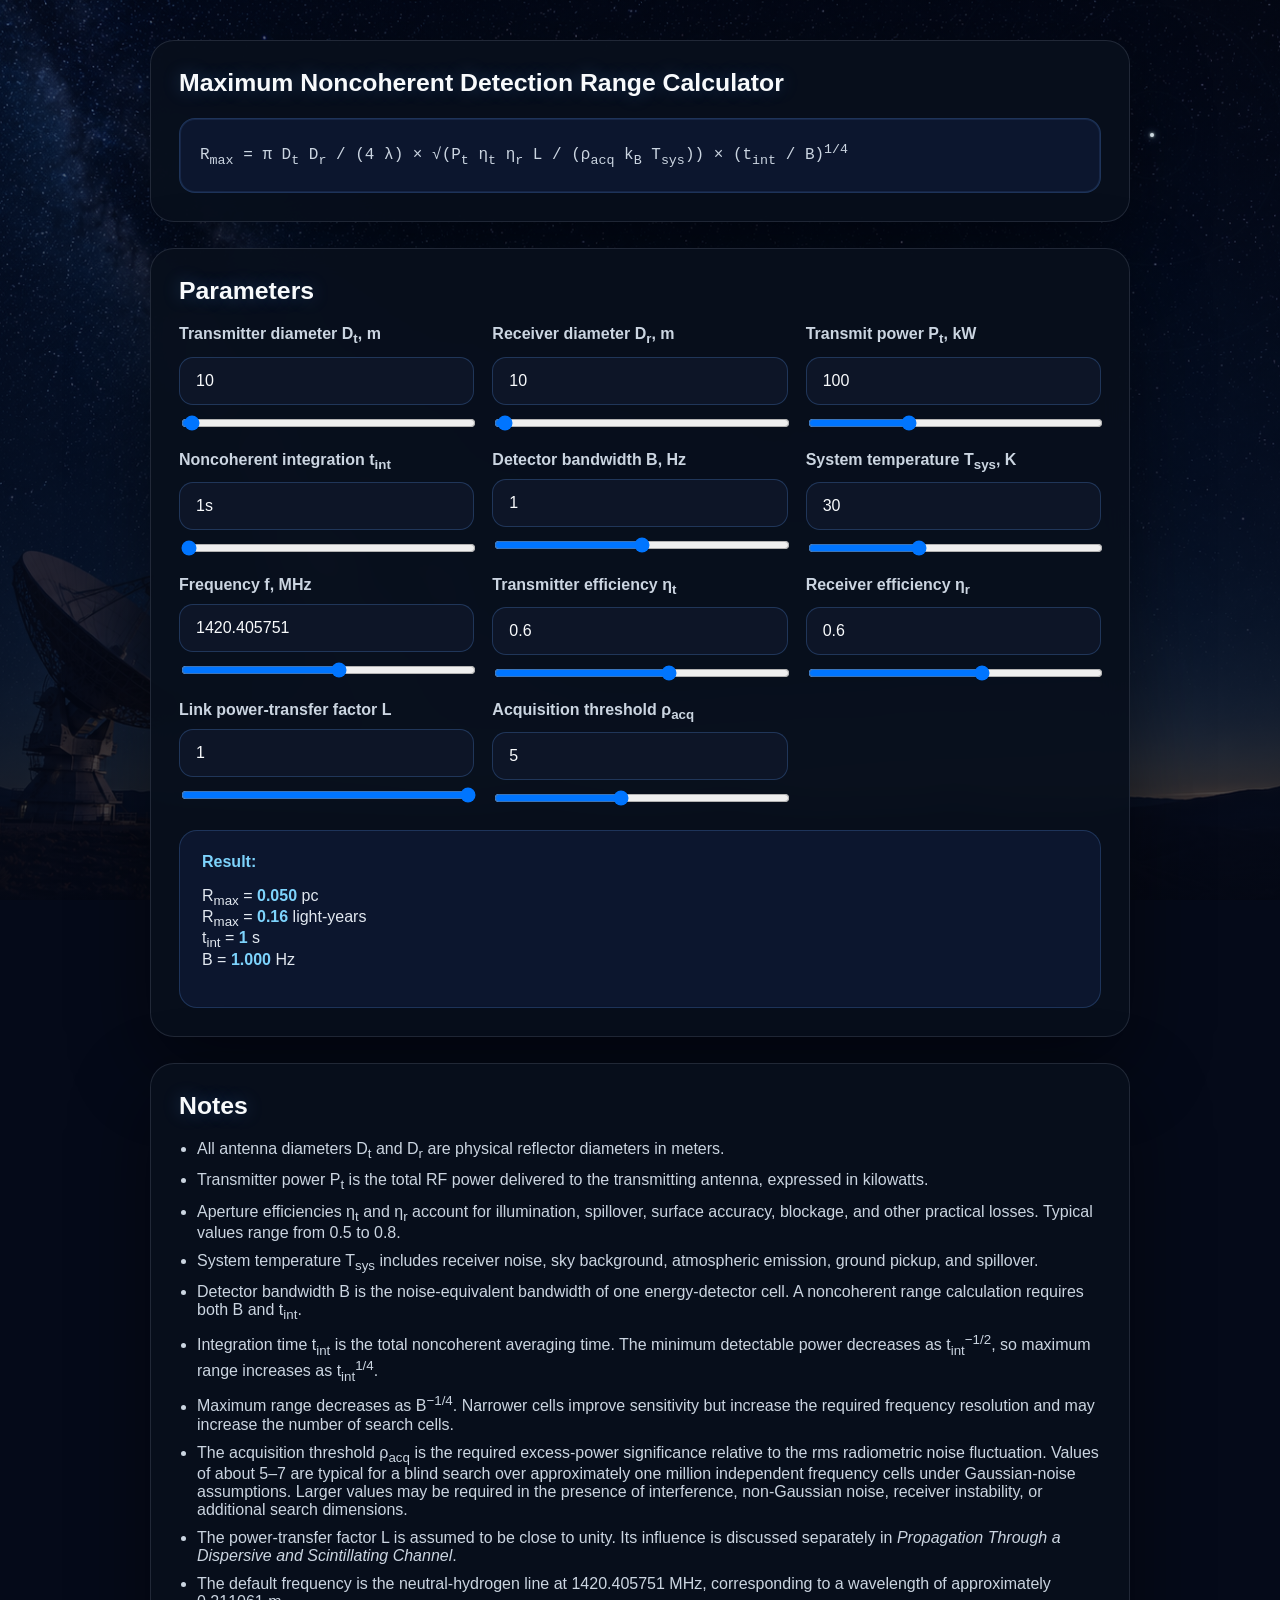
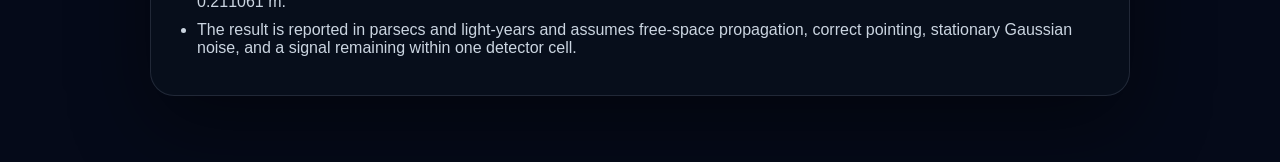
==== commit 3f046c7d: "ρacq​ ≈ 5–7" ====
--- a/docs/index.html
+++ b/docs/index.html
@@ -24,6 +24,7 @@
           × (t<sub>int</sub> / B)<sup>1/4</sup>
         </p>
       </div>
+
     </section>
 
     <section class="panel">
@@ -45,7 +46,7 @@
         <label>
           <span class="nowrap">Transmit power P<sub>t</sub>, kW</span>
           <input id="pt" type="number" value="100" min="1" max="1000000" step="1">
-          <input id="pt-range" type="range" value="400" min="0" max="1000" step="1">
+          <input id="pt-range" type="range" value="100" min="1" max="1000000" step="1">
         </label>
 
         <label>
@@ -56,20 +57,20 @@
 
         <label>
           <span class="nowrap">Detector bandwidth B, Hz</span>
-          <input id="bandwidth" type="number" value="1" min="0.000001" max="1000000" step="0.001">
-          <input id="bandwidth-range" type="range" value="500" min="0" max="1000" step="1">
+          <input id="bandwidth" type="number" value="1" min="0.1" max="1000000" step="0.1">
+          <input id="bandwidth-range" type="range" value="1" min="0.1" max="1000000" step="0.1">
         </label>
 
         <label>
           <span class="nowrap">System temperature T<sub>sys</sub>, K</span>
-          <input id="Tsys" type="number" value="30" min="1" max="10000" step="0.1">
-          <input id="Tsys-range" type="range" value="369" min="0" max="1000" step="1">
+          <input id="Tsys" type="number" value="30" min="3" max="500" step="1">
+          <input id="Tsys-range" type="range" value="30" min="3" max="500" step="1">
         </label>
 
         <label>
           <span class="nowrap">Frequency f, MHz</span>
-          <input id="freq" type="number" value="1420.405751" min="10" max="100000" step="0.001">
-          <input id="freq-range" type="range" value="538" min="0" max="1000" step="1">
+          <input id="freq" type="number" value="1420.405751" min="10" max="100000" step="0.1">
+          <input id="freq-range" type="range" value="1420.405751" min="10" max="100000" step="0.1">
         </label>
 
         <label>
@@ -92,8 +93,8 @@
 
         <label>
           <span class="nowrap">Acquisition threshold ρ<sub>acq</sub></span>
-          <input id="rho" type="number" value="30" min="0.1" max="1000" step="0.1">
-          <input id="rho-range" type="range" value="619" min="0" max="1000" step="1">
+          <input id="rho" type="number" value="5" min="3" max="15" step="0.1">
+          <input id="rho-range" type="range" value="5" min="3" max="15" step="0.1">
         </label>
       </div>
 
@@ -113,7 +114,7 @@
         <li>Detector bandwidth B is the noise-equivalent bandwidth of one energy-detector cell. A noncoherent range calculation requires both B and t<sub>int</sub>.</li>
         <li>Integration time t<sub>int</sub> is the total noncoherent averaging time. The minimum detectable power decreases as t<sub>int</sub><sup>−1/2</sup>, so maximum range increases as t<sub>int</sub><sup>1/4</sup>.</li>
         <li>Maximum range decreases as B<sup>−1/4</sup>. Narrower cells improve sensitivity but increase the required frequency resolution and may increase the number of search cells.</li>
-        <li>The acquisition threshold ρ<sub>acq</sub> is the required excess-power significance relative to the rms radiometric fluctuation. It depends on the desired detection probability, false-alarm probability, and number of searched hypotheses.</li>
+        <li>The acquisition threshold ρ<sub>acq</sub> is the required excess-power significance relative to the rms radiometric noise fluctuation. Values of   about 5–7 are typical for a blind search over approximately one million independent frequency cells under Gaussian-noise assumptions. Larger values may be required in the presence of interference, non-Gaussian noise, receiver instability, or additional search dimensions. </li>
         <li>The power-transfer factor L is assumed to be close to unity. Its influence is discussed separately in <em>Propagation Through a Dispersive and Scintillating Channel</em>.</li>
         <li>The default frequency is the neutral-hydrogen line at 1420.405751 MHz, corresponding to a wavelength of approximately 0.211061 m.</li>
         <li>The result is reported in parsecs and light-years and assumes free-space propagation, correct pointing, stationary Gaussian noise, and a signal remaining within one detector cell.</li>
